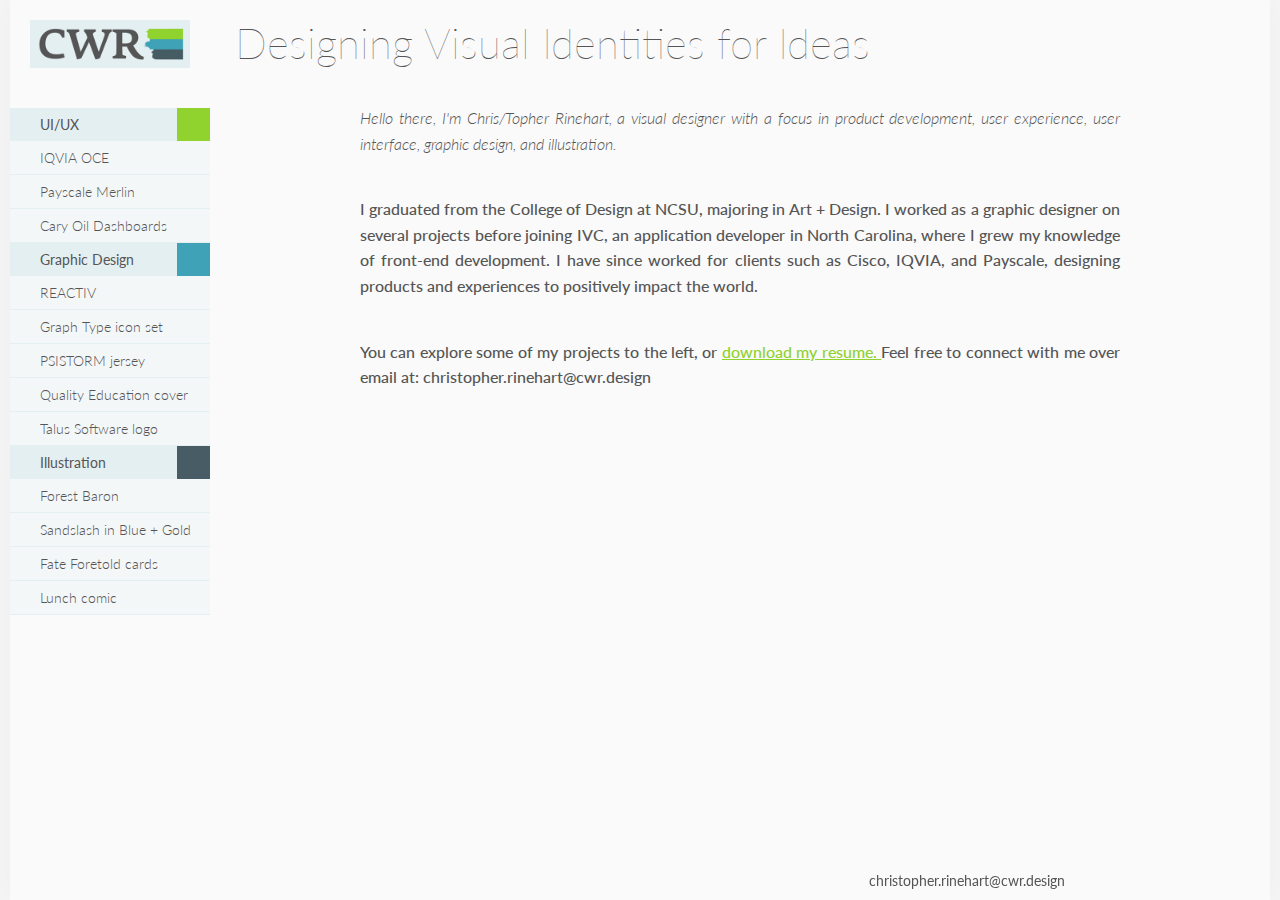
==== index.html @ 5c7df508 "first commit" ====
<!doctype html>
<html lang="en">
  <head>
    <meta charset="utf-8">
    <meta http-equiv="x-ua-compatible" content="ie=edge">
    <title>CWR Design</title>
    <meta name="description" content="
      Designing visual identities for ideas.
      The design portfolio of Christopher Rinehart, a graphic designer and front end developer with experience
      working with SaaS applications and visual brand development.
    ">
    <meta property="og:image" content="http://cwr.design/img/logo__brand--400x120.png">
    <meta name="viewport" content="width=device-width, initial-scale=1">
    
    <link rel="manifest" href="site.webmanifest">
    <link rel="apple-touch-icon" href="icon.png">
    
    <link rel="stylesheet" href="css/base.css">
    <link rel="stylesheet" href="./css/mediaQuery/mq--base.css">
    <link rel="stylesheet" href="./css/mediaQuery/mq--home.css">
  
    <script src="js/jquery-3.2.1.min.js"></script>
    <script defer src="js/main.js"></script>
    <script defer src="js/packs/solid.js"></script>
    <script defer src="js/fontawesome.js"></script>
  </head>
<body>
<!--[if lte IE 9]>
    <p class="browserupgrade">You are using an <strong>outdated</strong> browser. Please <a href="https://browsehappy.com/">upgrade your browser</a> to improve your experience and security.</p>
<![endif]-->

<div class="div__container">

  <div class="mobile__nav">
    <div class="mobile__row--navHeader">
      <div class="mobile__container--menuIcon">
        <i class="fas fa-list mobile__icon--menu" data-fa-transform="grow-7"></i>
      </div>
      <div class="mobile__container--brand">
        <div class="div__container--logoLink">
          <a href="http://cwr.design/index.html">
            <img class="mobile__img--brandLogo"
                 src="img/logo__brand--400x120.png">
          </a>
        </div>
      </div>
    </div>
    <div class="div__container--navListMobile">
      <div class="nav__list nav__list--uiux">
        <span class="span__nav--title">UI/UX</span>
        <div class="span__headingBlock span__headingBlock--green"></div>
      </div>
      <a class="nav__listItem nav__listItem--quintilesIMS"
         href="http://cwr.design/portfolio/uiux/iqviaOCE.html">
        IQVIA OCE
      </a>
      <a class="nav__listItem nav__listItem--payscale"
         href="http://cwr.design/portfolio/uiux/payscaleMerlin.html">
        Payscale Merlin
      </a>
      <a class="nav__listItem nav__listItem--caryOil"
         href="http://cwr.design/portfolio/uiux/caryOil.html">
        Cary Oil Dashboards
      </a>
  
      <div class="nav__list nav__list--graphicDesign">
        <span class="span__nav--title">Graphic Design</span>
        <div class="span__headingBlock span__headingBlock--blue"></div>
      </div>
      <a class="nav__listItem nav__listItem--reactiv"
         href="http://cwr.design/portfolio/graphicDesign/reactiv.html">
        REACTIV
      </a>
      <a class="nav__listItem nav__listItem--graphIcons"
         href="http://cwr.design/portfolio/graphicDesign/graphIcons.html">
        Graph Type icon set
      </a>
      <a class="nav__listItem nav__listItem--psistorm"
         href="http://cwr.design/portfolio/graphicDesign/psistorm.html">
        PSISTORM jersey
      </a>
      <a class="nav__listItem nav__listItem--qualityEducation"
         href="http://cwr.design/portfolio/graphicDesign/qualityEducation.html">
        Quality Education cover
      </a>
      <a class="nav__listItem nav__listItem--talus"
         href="http://cwr.design/portfolio/graphicDesign/talus.html">
        Talus Software logo
      </a>
  
      <div class="nav__list nav__list--illustration">
        <span class="span__nav--title">Illustration</span>
        <div class="span__headingBlock span__headingBlock--slate"></div>
      </div>
      <a class="nav__listItem nav__listItem--forestBaron"
         href="http://cwr.design/portfolio/illustration/forestBaron.html">
        Forest Baron
      </a>
      <a class="nav__listItem nav__listItem--sandslash"
         href="http://cwr.design/portfolio/illustration/sandslash.html">
        Sandslash in Blue + Gold
      </a>
      <a class="nav__listItem nav__listItem--fateForetold"
         href="http://cwr.design/portfolio/illustration/fateForetold.html">
        Fate Foretold cards
      </a>
      <a class="nav__listItem nav__listItem--lunch"
         href="http://cwr.design/portfolio/illustration/lunch.html">
        Lunch comic
      </a>
    </div>
  </div>
  
  <div class="col__nav--site">
    <a class="link--logo" href="http://cwr.design/index.html">
      <img class="img--brandLogo" src="img/logo__brand--400x120.png" />
    </a>
    <div class="div__container--navLists">
      <div class="nav__list nav__list--uiux">
        <span class="span__nav--title">UI/UX</span>
        <div class="span__headingBlock span__headingBlock--green"></div>
      </div>
      <a class="nav__listItem nav__listItem--quintilesIMS"
         href="http://cwr.design/portfolio/uiux/iqviaOCE.html">
        IQVIA OCE
      </a>
      <a class="nav__listItem nav__listItem--payscale"
         href="http://cwr.design/portfolio/uiux/payscaleMerlin.html">
        Payscale Merlin
      </a>
      <a class="nav__listItem nav__listItem--caryOil"
         href="http://cwr.design/portfolio/uiux/caryOil.html">
        Cary Oil Dashboards
      </a>
  
      <div class="nav__list nav__list--graphicDesign">
        <span class="span__nav--title">Graphic Design</span>
        <div class="span__headingBlock span__headingBlock--blue"></div>
      </div>
      <a class="nav__listItem nav__listItem--reactiv"
         href="http://cwr.design/portfolio/graphicDesign/reactiv.html">
        REACTIV
      </a>
      <a class="nav__listItem nav__listItem--graphIcons"
         href="http://cwr.design/portfolio/graphicDesign/graphIcons.html">
        Graph Type icon set
      </a>
      <a class="nav__listItem nav__listItem--psistorm"
         href="http://cwr.design/portfolio/graphicDesign/psistorm.html">
        PSISTORM jersey
      </a>
      <a class="nav__listItem nav__listItem--qualityEducation"
         href="http://cwr.design/portfolio/graphicDesign/qualityEducation.html">
        Quality Education cover
      </a>
      <a class="nav__listItem nav__listItem--talus"
         href="http://cwr.design/portfolio/graphicDesign/talus.html">
        Talus Software logo
      </a>
  
      <div class="nav__list nav__list--illustration">
        <span class="span__nav--title">Illustration</span>
        <div class="span__headingBlock span__headingBlock--slate"></div>
      </div>
      <a class="nav__listItem nav__listItem--forestBaron"
         href="http://cwr.design/portfolio/illustration/forestBaron.html">
        Forest Baron
      </a>
      <a class="nav__listItem nav__listItem--sandslash"
         href="http://cwr.design/portfolio/illustration/sandslash.html">
        Sandslash in Blue + Gold
      </a>
      <a class="nav__listItem nav__listItem--fateForetold"
         href="http://cwr.design/portfolio/illustration/fateForetold.html">
        Fate Foretold cards
      </a>
      <a class="nav__listItem nav__listItem--lunch"
         href="http://cwr.design/portfolio/illustration/lunch.html">
        Lunch comic
      </a>
  
    </div>
  </div>
  
  <div class="col__content">
    <div class="row--pageHeader">
      <h1 class="heading--pageTitle">Designing Visual Identities for Ideas</h1>
    </div>
    <div class="row--pageContent">
     
      <div class="col--introText div--homeColumn">
        <p class="text--introduction">
          Hello there, I'm Chris/Topher Rinehart, a visual designer with a focus in product development,
          user experience, user interface, graphic design, and illustration.
        </p>
        <p class="text--description" style="margin-top: 40px;">
          I graduated from the College of Design at NCSU, majoring in Art + Design. I worked as a graphic
          designer on several projects before joining IVC, an application developer in North Carolina,
          where I grew my knowledge of front-end development.
          
          I have since worked for clients such as Cisco, IQVIA, and Payscale,
          designing products and experiences to positively impact the world.
        </p>
        <p class="text--description" style="margin-top: 40px;">
          You can explore some of my projects to the left, or
          <a class="link link--resume" href="./doc/resume--cwr--forWeb.pdf">
            download my resume.
          </a>
          Feel free to connect with me over email at: christopher.rinehart@cwr.design
        </p>
      </div>
    </div>
    <div class="row__footer">
      <span class="span--emailContact">christopher.rinehart@cwr.design</span>
      <span class="span--versionCount"></span>
    </div>
  </div>
</div>




  <!-- potentially replace scripts -->
  <!--
  <script src="js/vendor/modernizr-3.5.0.min.js"></script>
  <script src="https://code.jquery.com/jquery-3.2.1.min.js" integrity="sha256-hwg4gsxgFZhOsEEamdOYGBf13FyQuiTwlAQgxVSNgt4=" crossorigin="anonymous"></script>
  <script>window.jQuery || document.write('<script src="js/vendor/jquery-3.2.1.min.js"><\/script>')</script>
  <script src="js/plugins.js"></script>
  <script src="js/main.js"></script>
  -->

  <!-- Google Analytics: change UA-XXXXX-Y to be your site's ID. -->
  <script>
      window.ga=function(){ga.q.push(arguments)};ga.q=[];ga.l=+new Date;
      ga('create','UA-XXXXX-Y','auto');ga('send','pageview')
  </script>
  <script src="https://www.google-analytics.com/analytics.js" async defer></script>
</body>
</html>
---- css/base.css ----
@import url('https://fonts.googleapis.com/css?family=Lato:300,300i,400,400i,700');

p {
  font-size: 16px;
  font-weight: 500;
  line-height: 1.6em;
}

body {
  margin: 0;
  padding: 0;
  font-family: 'Lato', sans-serif;
  font-size: 14px;
  color: #555555;
  background-color: #F5F5F5;
}

.clear {
  clear: both;
}

.div__container {  
  width: 1260px;
  height: 100vh;
  /*position: absolute;*/
  /*left: calc(50% - 540px);*/
  box-shadow: 0 0 35px hsla(0, 0%, 0%, 0.03);
  overflow-x: hidden;
  overflow-y: scroll;
  z-index: 0;
  background-color: #FAFAFA;
  margin: 0 auto;
}

.col__nav--site {
  width: 200px;
  position: fixed;
  height: 100vh;
  /*overflow-y: scroll;*/
  z-index: 1;
}

.img--brandLogo {
  display: block;
  width: 160px;
  margin: 0 auto;
  margin-top: 20px;
  margin-bottom: 40px;
  cursor: pointer;
}

.div__container--navLists {
  display: block;
  /*background-color: rgba(228, 239, 242, .25);*/
  background-color: #FAFAFA;
  height: calc(100vh - 145px);
}


.nav__list {
  display: block;
  list-style-type: none;
  margin: 0;
  padding: 0;
  height: 33px;
  width: 200px;
  background-color: #e4eff2;
}

.span__nav--title {
  margin-left: 30px;
  display: inline-block;
  margin-top: 8px;
}

.nav__heading {
  height: 33px;
  padding-left: 30px;
  padding-right: 0;
  background-color: #E4EFF2;
  font-weight: 400;
}

.span__headingValue {
  float: left;
  margin-top: 8px;
}


.span__headingBlock {
  width: 33px;
  height: 33px;
  display: inline-block;
  float: right;
}

.span__headingBlock--green {
  background-color: #90d22e;
}

.span__headingBlock--blue {
  background-color: #3fa2b7;
}

.span__headingBlock--slate {
  background-color: #475c64;
}

.nav__listItem {
  display: block;
  padding-top: 8px;
  padding-bottom: 8px;
  padding-left: 30px;
  padding-right: 0;
  border-bottom: 1px solid #E4EFF2;
  font-weight: 300;
  -webkit-transition: all 0.08s; /* Safari */
  transition: all 0.08s;
  cursor: pointer;
  background-color: rgba(228, 239, 242, .25);
  text-decoration: none;
  color: #555555;
}

.nav__listItem a {
  text-decoration: none;
  color: rgba(85, 85, 85, 1);
}

.nav__listItem:hover{
  background-color: rgba(228, 239, 242, .55);
}

.col__content {
  width: calc(100% - 250px);
  margin-left: 200px;
  padding-left: 25px;
  padding-right: 25px;
  padding-bottom: 40px;
}

.row--pageHeader {
  position: fixed;
  font-weight: 100;
  font-size: 42px;
  margin: 0;
  top: 0;
  height: 110px;
  z-index: 499;
  width: 855px;
  background-color: #FAFAFA;
}

.row--pageContent {
  margin-top: 110px;
}

.heading--pageTitle {
  font-weight: 100;
  font-size: 42px;
  margin: 0;
  margin-top: 18px;
}

.col--introImg {
  width: 300px;
  display: inline-block;
}

.img--profileImage {
  width: 240px;
  height: 420px;
  background: linear-gradient(grey, green);
  margin-right: 40px;
  margin-top: 0;
  margin-left: 20px;
  margin-bottom: 25px;
}

.link--resume {
  color: #90d22e;
  cursor: pointer;
}


/*.col--introText {*/
  /*width: calc(100% - 300px);*/
  /*float: right;*/
/*}*/


.div--homeColumn {
  width: calc(100% - 250px);
  display: block;
  margin: 0 auto;
  text-align: justify;
}

/*
 *
 *  global styles
 *
 */
.text--introduction {
  margin-top: -5px;
  font-style: italic;
  text-align: justify;
  font-weight: 300;
  margin-bottom: 30px;
}

/*imageCaption needs to match the width and margins of their paired image*/
.text--imageCaption {
  width: 640px;
  font-style: italic;
  /*margin-top: 5px;*/
  font-size: 14px;
  display: block;
  font-weight: 300;
  margin: 5px auto 0 auto;
}



/*
 *
 *  footer styles
 *
 */
.row__footer {
  position: fixed;
  width: 880px; /* TODO: change width of footer */
  bottom: 0;
  margin-left: -25px;
  padding-top: 10px;
  padding-bottom: 11px;
  /*background-color: #ffffff;*/
  background-color: rgba(250,250,250,0.7);
  z-index: 500;
  /*box-shadow: 0 0 35px hsla(0, 0%, 0%, 0.02);*/
}

.span--versionCount {
  font-style: italic;
  font-weight: 300;
  float: right;
  margin-right: 25px;
  color: rgba(85, 85, 85, .5);
}

.span--emailContact {
  float: right;
  margin-right: 25px;
}

/*
 *
 */


/*
 *  project description
 */
.text--description {
  margin: 0;
  text-align: justify;
}

.heading__list--keyProjectSkills {
  margin: 0;
  /*line-height: 25px;*/
  font-weight: 500;
  font-size: 400;
  margin-bottom: 15px
}

.list--keySkills {
  width: 160px;
  font-weight: 300;
  list-style-type: square;
  line-height: 1.75em;
  margin-top: none;
}

/*
 *
 *  mobile navigation
 *
 */

.mobile__nav {
  display: none;
  z-index: 750;
  position: fixed;
}

.mobile__row--navHeader {
  position: fixed;
  top: 0;
  width: 100%;
  height: 72px;
  background-color: #ffffff;
  box-shadow: 0 0 35px hsla(0, 0%, 0%, 0.1);
  z-index: 750;
}

.mobile__container--menuIcon {
  display: inline-block;
  width: 64px;
  height: 72px;
  vertical-align: top;
  background-color: #ffffff;
  /*box-shadow: inset 0 0 35px hsla(0, 0%, 0%, 0.1);*/
  box-shadow: 0 0 10px hsla(0, 0%, 0%, 0.05);
  cursor: pointer;
}

.mobile__container--menuIcon.menuOn {
  box-shadow: inset 0 0 20px hsla(0, 0%, 0%, 0.15);
}

.mobile__icon--menu {
  position: absolute;
  display: block;
  left: 25px;
  top: 28px;
  /*box-shadow: 0 0 35px hsla(0, 0%, 0%, 0.3);*/
}

.div__container--logoLink {
  width: 170px;
  margin: 0 auto;
}

.mobile__container--brand {
  display: inline-block;
  width: calc(100% - 132px);
  padding-right: 64px;
}

.mobile__img--brandLogo {
  display: block;
  width: 160px;
  margin: 0 auto;
  margin-top: 11px;
  margin-bottom: 11px;
  cursor: pointer;
}

.div__container--navListMobile {
  display: none;
  background-color: #ffffff;
  width: 200px;
  z-index: 550;
  position: fixed;
  margin-top: 72px;
  margin-left: -200px;
  transition: all 0.42s ease;
  height: calc(100vh - 110px);
  overflow-y: scroll;
}

.div__container--navListMobile.menuShow {
  margin-left: 0;
  z-index: 700;
  box-shadow: 0 0 35px hsla(0, 0%, 0%, 0.25);
}

/* Lightbox icon */

.lightbox-icon {
  position: absolute;
  top: 10px;
  right: 10px;
  opacity: 0;
  transition-duration: 0.5s;
}

.has-lightbox:hover .lightbox-icon  {
  opacity: 1;
}

.has-lightbox {
  position: relative;
}
---- css/mediaQuery/mq--base.css ----
@media screen and (max-width: 1100px) {

  .div__container {
    width: 900px;
    left: calc(50% - 450px);
  }

  .row--pageHeader {
    width: 675px;
  }

  .row__footer {
    width: 700px;
  }

}

@media screen and (max-width: 920px) {

  .div__container {
    width: 720px;
    left: calc(50% - 360px);
  }

  .row--pageHeader {
    width: 495px;
  }

  .row__footer {
    width: 520px;
  }

  .div--homeColumn {
    width: 440px;
  }

  .row--pageContent {
    margin-top: 150px;
  }

}

@media screen and (max-width: 740px) {

  .div__container {
    width: 100%;
    left: 0;
  }

  .row__footer {
    width: 100%;
    /*background: hsla(0, 0%, 100%, 0.92);*/
    box-shadow: 0 0 35px hsla(0, 0%, 0%, 0.1);
  }

  .mobile__nav {
    display: block;
  }

  .col__nav--site {
    display: none;
  }

  .div__container--navListMobile {
    display: block;
  }


  .col__content {
    width: calc(100% - 50px);
    margin-left: 0;
    padding-left: 25px;
    padding-right: 25px;
    z-index:200;
  }

  .row--pageHeader {
    width: 100%;
    left: 0;
    z-index: 250;
    position: relative;
    margin-top: 82px;
    height: auto;
  }

  .heading--pageTitle {
    margin-top: 10px;
    margin-left: 25px;
    margin-bottom: 15px;
  }

  .row--pageContent {
    /*margin-top: 150px;*/
    margin-top: 0;
  }

  .nav__listItem {
    padding-top: 12px;
    padding-bottom: 12px;
  }

}

@media screen and (max-height: 420px) {

  .mobile__row--navHeader {
    height: 54px;
  }

  .mobile__img--brandLogo {
    margin-top: 3px;
    margin-bottom: 0;
  }

  .mobile__container--menuIcon {
    height: 54px;
  }

  .mobile__icon--menu {
    top: 20px;
  }

  .div__container--navListMobile {
    margin-top: 54px;
    height: calc(100vh - 92px);
  }

  .row--pageHeader {
    margin-top: 62px;
  }

}
---- css/mediaQuery/mq--home.css ----
@media screen and (max-width: 740px) {

  .div--homeColumn {
    margin-top: 40px;
    margin-bottom: 40px;
  }

}

@media screen and (max-width: 540px) {

  .div--homeColumn {
    width: calc(100% - 50px);
    padding: 0 25px;
  }

}

@media screen and (max-width: 420px) {



}
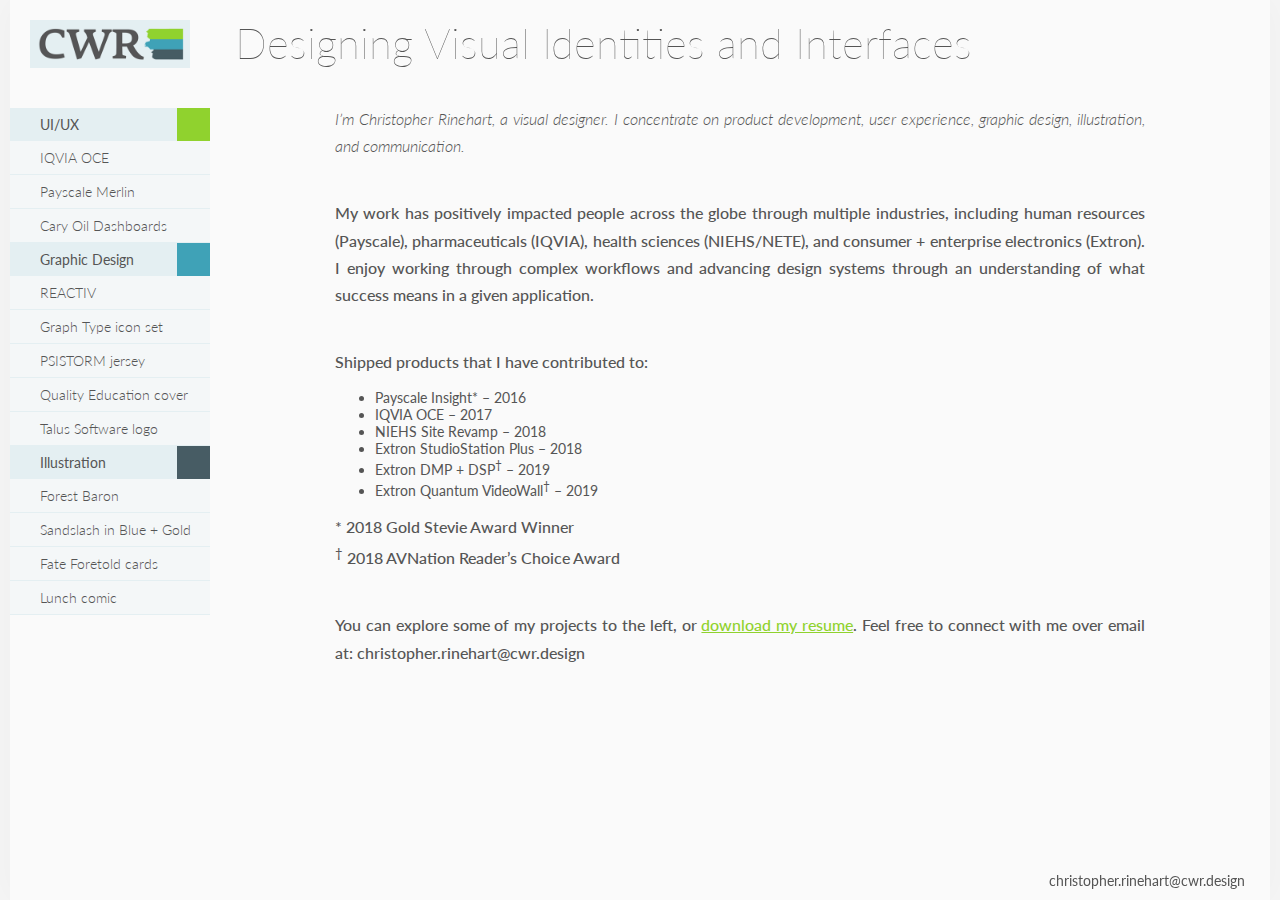
==== commit 8d902c05: "swapped out content on homepage, edited description metadata" ====
--- a/index.html
+++ b/index.html
@@ -5,7 +5,7 @@
     <meta http-equiv="x-ua-compatible" content="ie=edge">
     <title>CWR Design</title>
     <meta name="description" content="
-      Designing visual identities for ideas.
+      Designing visual identities and interfaces.
       The design portfolio of Christopher Rinehart, a graphic designer and front end developer with experience
       working with SaaS applications and visual brand development.
     ">
@@ -184,28 +184,39 @@
   
   <div class="col__content">
     <div class="row--pageHeader">
-      <h1 class="heading--pageTitle">Designing Visual Identities for Ideas</h1>
+      <h1 class="heading--pageTitle">Designing Visual Identities and Interfaces</h1>
     </div>
     <div class="row--pageContent">
      
       <div class="col--introText div--homeColumn">
         <p class="text--introduction">
-          Hello there, I'm Chris/Topher Rinehart, a visual designer with a focus in product development,
-          user experience, user interface, graphic design, and illustration.
+          I’m Christopher Rinehart, a visual designer. I concentrate on product development, user experience,
+          graphic design, illustration, and communication.
         </p>
         <p class="text--description" style="margin-top: 40px;">
-          I graduated from the College of Design at NCSU, majoring in Art + Design. I worked as a graphic
-          designer on several projects before joining IVC, an application developer in North Carolina,
-          where I grew my knowledge of front-end development.
-          
-          I have since worked for clients such as Cisco, IQVIA, and Payscale,
-          designing products and experiences to positively impact the world.
-        </p>
+          My work has positively impacted people across the globe through multiple industries, including human resources
+          (Payscale), pharmaceuticals (IQVIA), health sciences (NIEHS/NETE), and consumer + enterprise electronics (Extron).
+          I enjoy working through complex workflows and advancing design systems through an understanding of what success
+          means in a given application.
+        </p>
+        <p class="text--description" style="margin-top: 40px;">
+          Shipped products that I have contributed to:
+        </p>
+        <ul>
+          <li>Payscale Insight* – 2016</li>
+          <li>IQVIA OCE – 2017</li>
+          <li>NIEHS Site Revamp – 2018</li>
+          <li>Extron StudioStation Plus – 2018</li>
+          <li>Extron DMP + DSP<sup>†</sup> – 2019</li>
+          <li>Extron Quantum VideoWall<sup>†</sup>  – 2019</li>
+        </ul>
+          <p>* 2018 Gold Stevie Award Winner </br>
+          <sup>†</sup> 2018 AVNation Reader’s Choice Award</p>
         <p class="text--description" style="margin-top: 40px;">
           You can explore some of my projects to the left, or
           <a class="link link--resume" href="./doc/resume--cwr--forWeb.pdf">
-            download my resume.
-          </a>
+            download my resume</a>.
+          
           Feel free to connect with me over email at: christopher.rinehart@cwr.design
         </p>
       </div>
--- a/css/base.css
+++ b/css/base.css
@@ -3,7 +3,9 @@
 p {
   font-size: 16px;
   font-weight: 500;
-  line-height: 1.6em;
+  line-height: 1.7em;
+  margin-block-start: 0;
+  margin-bottom: 10px;
 }
 
 body {
@@ -148,7 +150,7 @@
   height: 110px;
   z-index: 499;
   width: 855px;
-  background-color: #FAFAFA;
+  background-color: #FAFAFAf2;
 }
 
 .row--pageContent {
@@ -190,7 +192,7 @@
 
 
 .div--homeColumn {
-  width: calc(100% - 250px);
+  width: calc(100% - 200px);
   display: block;
   margin: 0 auto;
   text-align: justify;
@@ -211,7 +213,7 @@
 
 /*imageCaption needs to match the width and margins of their paired image*/
 .text--imageCaption {
-  width: 640px;
+  /*width: 640px;*/
   font-style: italic;
   /*margin-top: 5px;*/
   font-size: 14px;
@@ -229,13 +231,13 @@
  */
 .row__footer {
   position: fixed;
-  width: 880px; /* TODO: change width of footer */
+  width: calc(1280px - 245px);
   bottom: 0;
-  margin-left: -25px;
+  margin-left: 0;
   padding-top: 10px;
   padding-bottom: 11px;
-  /*background-color: #ffffff;*/
-  background-color: rgba(250,250,250,0.7);
+  background-color: #FAFAFAf2;
+  /*background-color: rgba(250,250,250,0.7);*/
   z-index: 500;
   /*box-shadow: 0 0 35px hsla(0, 0%, 0%, 0.02);*/
 }
@@ -261,21 +263,22 @@
 /*
  *  project description
  */
-.text--description {
-  margin: 0;
-  text-align: justify;
-}
+/*.text--description {*/
+  /*margin: 0;*/
+  /*text-align: justify;*/
+/*}*/
 
 .heading__list--keyProjectSkills {
   margin: 0;
   /*line-height: 25px;*/
   font-weight: 500;
   font-size: 400;
-  margin-bottom: 15px
+  margin-bottom: 15px;
+  margin-top: 5px;
 }
 
 .list--keySkills {
-  width: 160px;
+  /*width: 160px;*/
   font-weight: 300;
   list-style-type: square;
   line-height: 1.75em;
@@ -373,7 +376,8 @@
   top: 10px;
   right: 10px;
   opacity: 0;
-  transition-duration: 0.5s;
+  transition-duration: 0.3s;
+  transition-timing-function: ease;
 }
 
 .has-lightbox:hover .lightbox-icon  {
@@ -381,6 +385,7 @@
 }
 
 .has-lightbox {
+  display: block;
   position: relative;
 }
 
--- a/css/mediaQuery/mq--base.css
+++ b/css/mediaQuery/mq--base.css
@@ -1,6 +1,6 @@
 
 
-@media screen and (max-width: 1100px) {
+@media screen and (max-width: 1260px) {
 
   .div__container {
     width: 900px;
@@ -8,7 +8,7 @@
   }
 
   .row--pageHeader {
-    width: 675px;
+    width: 647px;
   }
 
   .row__footer {
@@ -25,7 +25,7 @@
   }
 
   .row--pageHeader {
-    width: 495px;
+    width: 465px;
   }
 
   .row__footer {
@@ -87,7 +87,7 @@
 
   .heading--pageTitle {
     margin-top: 10px;
-    margin-left: 25px;
+    /*margin-left: 25px;*/
     margin-bottom: 15px;
   }
 
